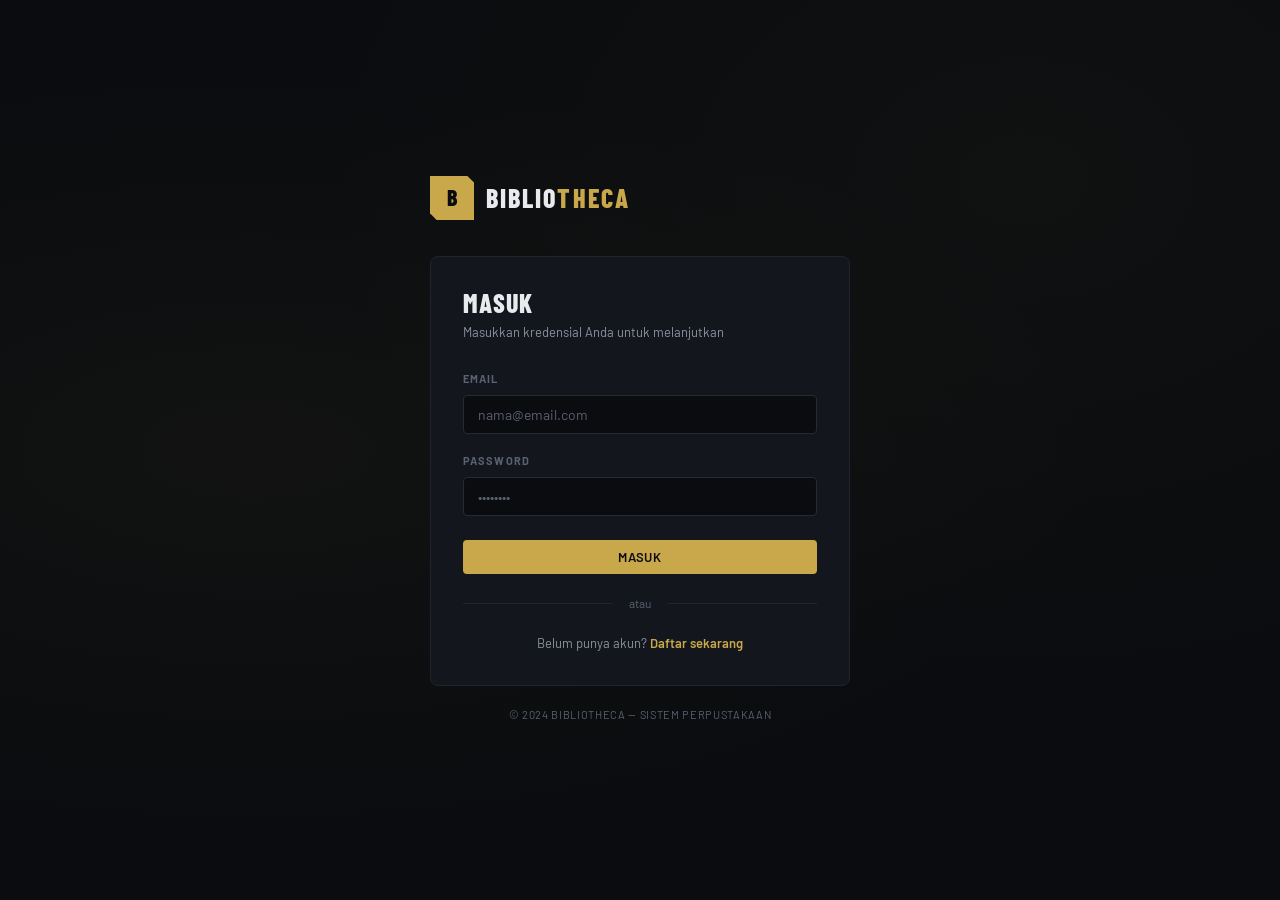
==== app/add.product.html @ 7299e462 "first commit" ====
<!DOCTYPE html>
<html lang="id">
<head>
  <meta charset="UTF-8" />
  <meta name="viewport" content="width=device-width, initial-scale=1.0" />
  <title>Katalog Buku — Bibliotheca</title>
  <link rel="stylesheet" href="style.css" />
</head>
<body>

<!-- NAVBAR -->
<nav class="navbar">
  <a href="index.html" class="nav-brand">
    <div class="nav-brand-icon">B</div>
    <span class="nav-brand-text">BIBLIO<span>THECA</span></span>
  </a>
  <div class="nav-links" id="navLinks"></div>
  <div class="nav-user">
    <div class="nav-user-info">
      <div class="nav-user-name" id="navName">—</div>
      <div class="nav-user-role" id="navRole">—</div>
    </div>
    <div class="nav-avatar" id="navAvatar">?</div>
    <button class="btn btn-outline btn-sm" id="btnLogout">Keluar</button>
  </div>
</nav>

<div class="page-wrapper">
  <div class="page-header">
    <div>
      <div class="page-label">Perpustakaan</div>
      <h1 class="page-title">Katalog Buku</h1>
      <p class="page-subtitle">Temukan dan pinjam buku favoritmu</p>
    </div>
    <div id="adminActions" style="display:none; gap:10px; display:none; align-items:center;">
      <button class="btn btn-primary" id="btnAddBook">
        + Tambah Buku
      </button>
    </div>
  </div>

  <!-- SEARCH -->
  <div class="search-bar">
    <div class="search-input-wrap">
      <svg width="16" height="16" viewBox="0 0 24 24" fill="none" stroke="currentColor" stroke-width="2"><circle cx="11" cy="11" r="8"/><path d="m21 21-4.35-4.35"/></svg>
      <input type="text" id="searchInput" class="form-control" placeholder="Cari judul atau penulis..." />
    </div>
    <select id="filterCategory" class="form-control" style="max-width:180px;">
      <option value="">Semua Kategori</option>
    </select>
  </div>

  <!-- BOOKS -->
  <div id="booksContainer">
    <div class="loading"><div class="spinner"></div>Memuat koleksi...</div>
  </div>
</div>

<!-- MOBILE NAV -->
<nav class="mobile-nav" id="mobileNav"></nav>

<!-- MODAL TAMBAH/EDIT BUKU (ADMIN) -->
<div class="modal-overlay" id="bookModal">
  <div class="modal">
    <div class="modal-header">
      <span class="modal-title" id="modalTitle">Tambah Buku</span>
      <button class="modal-close" id="modalClose">✕</button>
    </div>
    <div class="form-group">
      <label class="form-label">Judul Buku</label>
      <input type="text" id="fTitle" class="form-control" placeholder="Judul buku" />
    </div>
    <div class="form-group">
      <label class="form-label">Penulis</label>
      <input type="text" id="fAuthor" class="form-control" placeholder="Nama penulis" />
    </div>
    <div class="form-row">
      <div class="form-group">
        <label class="form-label">Kategori</label>
        <input type="text" id="fCategory" class="form-control" placeholder="Kategori" />
      </div>
      <div class="form-group">
        <label class="form-label">Stok</label>
        <input type="number" id="fStock" class="form-control" placeholder="Jumlah" min="0" />
      </div>
    </div>
    <div class="form-row">
      <div class="form-group">
        <label class="form-label">ISBN</label>
        <input type="text" id="fIsbn" class="form-control" placeholder="ISBN (opsional)" />
      </div>
      <div class="form-group">
        <label class="form-label">Tahun Terbit</label>
        <input type="number" id="fYear" class="form-control" placeholder="Tahun" />
      </div>
    </div>
    <div class="form-group">
      <label class="form-label">Deskripsi</label>
      <textarea id="fDesc" class="form-control" placeholder="Deskripsi singkat buku..."></textarea>
    </div>
    <div class="form-group">
      <label class="form-label">URL Cover (opsional)</label>
      <input type="text" id="fCover" class="form-control" placeholder="https://..." />
    </div>
    <div class="modal-footer">
      <button class="btn btn-outline" id="modalCancel">Batal</button>
      <button class="btn btn-primary" id="modalSave">Simpan</button>
    </div>
  </div>
</div>

<!-- MODAL KONFIRMASI HAPUS -->
<div class="modal-overlay" id="deleteModal">
  <div class="modal" style="max-width:380px;">
    <div class="modal-header">
      <span class="modal-title">Hapus Buku</span>
      <button class="modal-close" id="deleteClose">✕</button>
    </div>
    <p style="color:var(--text2); font-size:14px;">Yakin ingin menghapus buku <strong id="deleteBookName" style="color:var(--text)"></strong>? Tindakan ini tidak dapat dibatalkan.</p>
    <div class="modal-footer">
      <button class="btn btn-outline" id="deleteCancelBtn">Batal</button>
      <button class="btn btn-danger" id="deleteConfirmBtn">Hapus</button>
    </div>
  </div>
</div>

<!-- MODAL PINJAM -->
<div class="modal-overlay" id="borrowModal">
  <div class="modal" style="max-width:400px;">
    <div class="modal-header">
      <span class="modal-title">Pinjam Buku</span>
      <button class="modal-close" id="borrowClose">✕</button>
    </div>
    <div style="margin-bottom:20px;">
      <p style="font-family:'Barlow Condensed',sans-serif; font-size:20px; font-weight:700; color:var(--text);" id="borrowBookTitle">—</p>
      <p style="font-size:13px; color:var(--text2); margin-top:4px;" id="borrowBookAuthor">—</p>
    </div>
    <div style="background:var(--bg3); border:1px solid var(--border); border-radius:var(--radius); padding:14px; font-size:13px; color:var(--text2);">
      <p>📅 <strong>Masa peminjaman:</strong> 7 hari</p>
      <p style="margin-top:6px;">⚠️ <strong>Denda keterlambatan:</strong> Rp 1.000/hari</p>
    </div>
    <div class="modal-footer">
      <button class="btn btn-outline" id="borrowCancelBtn">Batal</button>
      <button class="btn btn-primary" id="borrowConfirmBtn">Pinjam Sekarang</button>
    </div>
  </div>
</div>

<div id="toast" class="toast"></div>

<script src="../services/app.js"></script>
<script src="../services/authService.js"></script>
<script src="../services/productServices.js"></script>
<script>
if (!App.isLoggedIn()) App.redirect('login.html');

const user = App.getUser();
const isAdmin = App.isAdmin();

document.getElementById('navName').textContent = user?.name || 'User';
document.getElementById('navRole').textContent = isAdmin ? 'Administrator' : 'Member';
document.getElementById('navAvatar').textContent = (user?.name || 'U')[0].toUpperCase();

const navLinks = document.getElementById('navLinks');
const mobileNav = document.getElementById('mobileNav');
const links = [
  { href: 'index.html', label: 'Dashboard', icon: '⊟' },
  { href: 'add.product.html', label: 'Katalog Buku', icon: '📚', active: true },
  { href: 'edit_product.html', label: 'Peminjaman', icon: '🔄' },
];
navLinks.innerHTML = links.map(l =>
  `<a href="${l.href}" class="nav-link ${l.active ? 'active' : ''}">${l.label}</a>`
).join('');
mobileNav.innerHTML = `<div class="mobile-nav-links">${links.map(l =>
  `<a href="${l.href}" class="mobile-nav-link ${l.active ? 'active' : ''}">${l.icon}<span>${l.label}</span></a>`
).join('')}</div>`;

document.getElementById('btnLogout').addEventListener('click', () => {
  App.clearAuth(); App.redirect('login.html');
});

if (isAdmin) {
  document.getElementById('adminActions').style.display = 'flex';
}

let allBooks = [];
let editingId = null;
let deletingId = null;
let borrowingId = null;

const bookIcons = ['📘', '📗', '📕', '📙', '📓', '📔'];
const randomIcon = (id) => bookIcons[id % bookIcons.length];

async function loadBooks() {
  try {
    const data = await BookService.getAll();
    allBooks = data.data || data.books || data || [];

    // Fill categories
    const cats = [...new Set(allBooks.map(b => b.category || b.genre).filter(Boolean))];
    const sel = document.getElementById('filterCategory');
    cats.forEach(c => {
      const opt = document.createElement('option');
      opt.value = c; opt.textContent = c;
      sel.appendChild(opt);
    });

    renderBooks(allBooks);
  } catch (err) {
    document.getElementById('booksContainer').innerHTML =
      `<div class="alert alert-error">${err.message}</div>`;
  }
}

function renderBooks(books) {
  if (books.length === 0) {
    document.getElementById('booksContainer').innerHTML = `
      <div class="empty">
        <div class="empty-icon">🔍</div>
        <div class="empty-title">Buku Tidak Ditemukan</div>
        <div class="empty-text">Coba kata kunci lain</div>
      </div>`;
    return;
  }

  document.getElementById('booksContainer').innerHTML = `
    <div class="books-grid">
      ${books.map((b, i) => {
        const stock = b.stock ?? b.quantity ?? 0;
        const stockBadge = stock > 0
          ? `<span class="badge badge-green">Tersedia</span>`
          : `<span class="badge badge-red">Habis</span>`;
        return `
          <div class="book-card">
            <div class="book-cover">
              ${b.cover || b.coverUrl
                ? `<img src="${b.cover || b.coverUrl}" style="width:100%;height:100%;object-fit:cover;position:absolute;inset:0;" onerror="this.style.display='none'" />`
                : `<span style="font-size:52px;">${randomIcon(i)}</span>`}
            </div>
            <div class="book-info">
              <div class="book-title">${b.title}</div>
              <div class="book-author">${b.author || '—'}</div>
              <div class="book-meta">
                <span class="book-stock">Stok: ${stock}</span>
                ${stockBadge}
              </div>
            </div>
            <div class="book-actions" style="display:flex; gap:6px; flex-wrap:wrap;">
              ${!isAdmin ? `
                <button class="btn btn-primary btn-sm" style="flex:1;" ${stock < 1 ? 'disabled' : ''}
                  onclick="openBorrow('${b._id || b.id}', '${b.title}', '${b.author || ''}')">
                  ${stock > 0 ? 'Pinjam' : 'Stok Habis'}
                </button>` : `
                <button class="btn btn-outline btn-sm" style="flex:1;" onclick="openEdit(${JSON.stringify(b).replace(/"/g, '&quot;')})">Edit</button>
                <button class="btn btn-danger btn-sm" style="flex:1;" onclick="openDelete('${b._id || b.id}', '${b.title}')">Hapus</button>
              `}
            </div>
          </div>`;
      }).join('')}
    </div>`;
}

// Search & filter
document.getElementById('searchInput').addEventListener('input', filterBooks);
document.getElementById('filterCategory').addEventListener('change', filterBooks);

function filterBooks() {
  const q = document.getElementById('searchInput').value.toLowerCase();
  const cat = document.getElementById('filterCategory').value;
  const filtered = allBooks.filter(b => {
    const matchQ = !q || b.title.toLowerCase().includes(q) || (b.author || '').toLowerCase().includes(q);
    const matchCat = !cat || b.category === cat || b.genre === cat;
    return matchQ && matchCat;
  });
  renderBooks(filtered);
}

// === MODAL TAMBAH/EDIT ===
function openAdd() {
  editingId = null;
  document.getElementById('modalTitle').textContent = 'Tambah Buku';
  ['fTitle','fAuthor','fCategory','fIsbn','fDesc','fCover'].forEach(id => document.getElementById(id).value = '');
  document.getElementById('fStock').value = '';
  document.getElementById('fYear').value = '';
  document.getElementById('bookModal').classList.add('open');
}

function openEdit(book) {
  editingId = book._id || book.id;
  document.getElementById('modalTitle').textContent = 'Edit Buku';
  document.getElementById('fTitle').value = book.title || '';
  document.getElementById('fAuthor').value = book.author || '';
  document.getElementById('fCategory').value = book.category || book.genre || '';
  document.getElementById('fStock').value = book.stock ?? book.quantity ?? '';
  document.getElementById('fIsbn').value = book.isbn || '';
  document.getElementById('fYear').value = book.publishedYear || book.year || '';
  document.getElementById('fDesc').value = book.description || '';
  document.getElementById('fCover').value = book.cover || book.coverUrl || '';
  document.getElementById('bookModal').classList.add('open');
}

function closeBookModal() { document.getElementById('bookModal').classList.remove('open'); }
document.getElementById('modalClose').addEventListener('click', closeBookModal);
document.getElementById('modalCancel').addEventListener('click', closeBookModal);
document.getElementById('btnAddBook').addEventListener('click', openAdd);

document.getElementById('modalSave').addEventListener('click', async () => {
  const payload = {
    title: document.getElementById('fTitle').value.trim(),
    author: document.getElementById('fAuthor').value.trim(),
    category: document.getElementById('fCategory').value.trim(),
    stock: parseInt(document.getElementById('fStock').value) || 0,
    isbn: document.getElementById('fIsbn').value.trim(),
    publishedYear: parseInt(document.getElementById('fYear').value) || undefined,
    description: document.getElementById('fDesc').value.trim(),
    cover: document.getElementById('fCover').value.trim(),
  };

  if (!payload.title || !payload.author) {
    App.showToast('Judul dan penulis wajib diisi.', 'error');
    return;
  }

  const btn = document.getElementById('modalSave');
  btn.disabled = true; btn.textContent = 'Menyimpan...';

  try {
    if (editingId) {
      await BookService.update(editingId, payload);
      App.showToast('Buku berhasil diperbarui!', 'success');
    } else {
      await BookService.create(payload);
      App.showToast('Buku berhasil ditambahkan!', 'success');
    }
    closeBookModal();
    loadBooks();
  } catch (err) {
    App.showToast(err.message, 'error');
  } finally {
    btn.disabled = false; btn.textContent = 'Simpan';
  }
});

// === MODAL DELETE ===
function openDelete(id, title) {
  deletingId = id;
  document.getElementById('deleteBookName').textContent = title;
  document.getElementById('deleteModal').classList.add('open');
}

function closeDeleteModal() { document.getElementById('deleteModal').classList.remove('open'); }
document.getElementById('deleteClose').addEventListener('click', closeDeleteModal);
document.getElementById('deleteCancelBtn').addEventListener('click', closeDeleteModal);

document.getElementById('deleteConfirmBtn').addEventListener('click', async () => {
  const btn = document.getElementById('deleteConfirmBtn');
  btn.disabled = true; btn.textContent = 'Menghapus...';
  try {
    await BookService.delete(deletingId);
    App.showToast('Buku berhasil dihapus.', 'success');
    closeDeleteModal();
    loadBooks();
  } catch (err) {
    App.showToast(err.message, 'error');
  } finally {
    btn.disabled = false; btn.textContent = 'Hapus';
  }
});

// === MODAL PINJAM ===
function openBorrow(id, title, author) {
  borrowingId = id;
  document.getElementById('borrowBookTitle').textContent = title;
  document.getElementById('borrowBookAuthor').textContent = author || '—';
  document.getElementById('borrowModal').classList.add('open');
}

function closeBorrowModal() { document.getElementById('borrowModal').classList.remove('open'); }
document.getElementById('borrowClose').addEventListener('click', closeBorrowModal);
document.getElementById('borrowCancelBtn').addEventListener('click', closeBorrowModal);

document.getElementById('borrowConfirmBtn').addEventListener('click', async () => {
  const btn = document.getElementById('borrowConfirmBtn');
  btn.disabled = true; btn.textContent = 'Memproses...';
  try {
    await LoanService.borrow(borrowingId);
    App.showToast('Buku berhasil dipinjam!', 'success');
    closeBorrowModal();
    loadBooks();
  } catch (err) {
    App.showToast(err.message, 'error');
  } finally {
    btn.disabled = false; btn.textContent = 'Pinjam Sekarang';
  }
});

window.openEdit = openEdit;
window.openDelete = openDelete;
window.openBorrow = openBorrow;

loadBooks();
</script>
</body>
</html>
---- app/style.css ----
@import url('https://fonts.googleapis.com/css2?family=Barlow+Condensed:wght@400;500;600;700;800&family=Barlow:wght@300;400;500;600&display=swap');

:root {
  --bg: #0a0c0f;
  --bg2: #111317;
  --bg3: #181b21;
  --card: #13161c;
  --border: #1f242d;
  --border2: #252b35;
  --accent: #c8a84b;
  --accent2: #e6c96a;
  --accent-dim: rgba(200, 168, 75, 0.12);
  --text: #e8eaed;
  --text2: #8b92a0;
  --text3: #5a6170;
  --danger: #c84b4b;
  --danger-dim: rgba(200, 75, 75, 0.12);
  --success: #4bc87a;
  --success-dim: rgba(75, 200, 122, 0.12);
  --info: #4b8ec8;
  --info-dim: rgba(75, 142, 200, 0.12);
  --radius: 4px;
  --radius2: 8px;
}

*, *::before, *::after { box-sizing: border-box; margin: 0; padding: 0; }

html { font-size: 16px; }

body {
  font-family: 'Barlow', sans-serif;
  background: var(--bg);
  color: var(--text);
  min-height: 100vh;
  line-height: 1.6;
  -webkit-font-smoothing: antialiased;
}

/* ─── TYPOGRAPHY ─── */
h1, h2, h3, h4 {
  font-family: 'Barlow Condensed', sans-serif;
  font-weight: 700;
  letter-spacing: 0.02em;
  line-height: 1.1;
}

/* ─── NAVBAR ─── */
.navbar {
  background: var(--bg2);
  border-bottom: 1px solid var(--border);
  padding: 0 2rem;
  display: flex;
  align-items: center;
  justify-content: space-between;
  height: 60px;
  position: sticky;
  top: 0;
  z-index: 100;
}

.nav-brand {
  display: flex;
  align-items: center;
  gap: 10px;
  text-decoration: none;
}

.nav-brand-icon {
  width: 32px;
  height: 32px;
  background: var(--accent);
  color: var(--bg);
  display: flex;
  align-items: center;
  justify-content: center;
  font-family: 'Barlow Condensed', sans-serif;
  font-weight: 800;
  font-size: 16px;
  clip-path: polygon(0 0, 85% 0, 100% 15%, 100% 100%, 15% 100%, 0 85%);
}

.nav-brand-text {
  font-family: 'Barlow Condensed', sans-serif;
  font-size: 20px;
  font-weight: 700;
  color: var(--text);
  letter-spacing: 0.1em;
  text-transform: uppercase;
}

.nav-brand-text span { color: var(--accent); }

.nav-links {
  display: flex;
  align-items: center;
  gap: 4px;
}

.nav-link {
  color: var(--text2);
  text-decoration: none;
  font-size: 13px;
  font-weight: 600;
  letter-spacing: 0.08em;
  text-transform: uppercase;
  padding: 6px 14px;
  border-radius: var(--radius);
  transition: all 0.2s;
}

.nav-link:hover { color: var(--text); background: var(--bg3); }
.nav-link.active { color: var(--accent); background: var(--accent-dim); }

.nav-user {
  display: flex;
  align-items: center;
  gap: 12px;
}

.nav-user-info {
  text-align: right;
}

.nav-user-name {
  font-size: 13px;
  font-weight: 600;
  color: var(--text);
  letter-spacing: 0.03em;
}

.nav-user-role {
  font-size: 11px;
  color: var(--accent);
  font-weight: 600;
  letter-spacing: 0.08em;
  text-transform: uppercase;
}

.nav-avatar {
  width: 34px;
  height: 34px;
  background: var(--accent);
  color: var(--bg);
  border-radius: var(--radius);
  display: flex;
  align-items: center;
  justify-content: center;
  font-family: 'Barlow Condensed', sans-serif;
  font-weight: 800;
  font-size: 15px;
}

/* ─── PAGE LAYOUT ─── */
.page-wrapper {
  max-width: 1280px;
  margin: 0 auto;
  padding: 32px 24px;
}

.page-header {
  margin-bottom: 32px;
  display: flex;
  align-items: flex-start;
  justify-content: space-between;
  gap: 16px;
}

.page-title {
  font-size: 32px;
  font-weight: 800;
  color: var(--text);
  letter-spacing: 0.03em;
  text-transform: uppercase;
}

.page-subtitle {
  font-size: 14px;
  color: var(--text2);
  margin-top: 4px;
  font-weight: 400;
}

.page-label {
  font-size: 11px;
  color: var(--accent);
  font-weight: 700;
  letter-spacing: 0.15em;
  text-transform: uppercase;
  margin-bottom: 6px;
}

/* ─── BUTTONS ─── */
.btn {
  display: inline-flex;
  align-items: center;
  gap: 7px;
  padding: 9px 20px;
  font-family: 'Barlow', sans-serif;
  font-size: 13px;
  font-weight: 600;
  letter-spacing: 0.06em;
  text-transform: uppercase;
  border: none;
  cursor: pointer;
  border-radius: var(--radius);
  transition: all 0.2s;
  text-decoration: none;
  white-space: nowrap;
}

.btn-primary {
  background: var(--accent);
  color: var(--bg);
}
.btn-primary:hover { background: var(--accent2); transform: translateY(-1px); }

.btn-outline {
  background: transparent;
  color: var(--text2);
  border: 1px solid var(--border2);
}
.btn-outline:hover { color: var(--text); border-color: var(--text3); background: var(--bg3); }

.btn-danger {
  background: var(--danger-dim);
  color: var(--danger);
  border: 1px solid rgba(200,75,75,0.2);
}
.btn-danger:hover { background: var(--danger); color: #fff; }

.btn-success {
  background: var(--success-dim);
  color: var(--success);
  border: 1px solid rgba(75,200,122,0.2);
}
.btn-success:hover { background: var(--success); color: var(--bg); }

.btn-sm { padding: 6px 12px; font-size: 11px; }

.btn-icon {
  width: 34px;
  height: 34px;
  padding: 0;
  justify-content: center;
}

/* ─── CARDS ─── */
.card {
  background: var(--card);
  border: 1px solid var(--border);
  border-radius: var(--radius2);
  padding: 24px;
}

.card-header {
  display: flex;
  align-items: center;
  justify-content: space-between;
  margin-bottom: 20px;
  padding-bottom: 16px;
  border-bottom: 1px solid var(--border);
}

.card-title {
  font-family: 'Barlow Condensed', sans-serif;
  font-size: 16px;
  font-weight: 700;
  letter-spacing: 0.08em;
  text-transform: uppercase;
  color: var(--text);
}

/* ─── STATS GRID ─── */
.stats-grid {
  display: grid;
  grid-template-columns: repeat(auto-fit, minmax(200px, 1fr));
  gap: 16px;
  margin-bottom: 32px;
}

.stat-card {
  background: var(--card);
  border: 1px solid var(--border);
  border-radius: var(--radius2);
  padding: 20px 24px;
  position: relative;
  overflow: hidden;
}

.stat-card::before {
  content: '';
  position: absolute;
  top: 0; left: 0; right: 0;
  height: 2px;
  background: var(--accent);
}

.stat-card.danger::before { background: var(--danger); }
.stat-card.success::before { background: var(--success); }
.stat-card.info::before { background: var(--info); }

.stat-label {
  font-size: 11px;
  font-weight: 700;
  letter-spacing: 0.12em;
  text-transform: uppercase;
  color: var(--text3);
  margin-bottom: 8px;
}

.stat-value {
  font-family: 'Barlow Condensed', sans-serif;
  font-size: 40px;
  font-weight: 800;
  color: var(--text);
  line-height: 1;
}

.stat-sub {
  font-size: 12px;
  color: var(--text3);
  margin-top: 6px;
}

/* ─── TABLE ─── */
.table-wrap {
  overflow-x: auto;
  border-radius: var(--radius2);
  border: 1px solid var(--border);
}

table {
  width: 100%;
  border-collapse: collapse;
  font-size: 14px;
}

thead {
  background: var(--bg3);
}

thead th {
  padding: 12px 16px;
  text-align: left;
  font-size: 11px;
  font-weight: 700;
  letter-spacing: 0.1em;
  text-transform: uppercase;
  color: var(--text3);
  border-bottom: 1px solid var(--border);
  white-space: nowrap;
}

tbody tr {
  border-bottom: 1px solid var(--border);
  transition: background 0.15s;
}

tbody tr:last-child { border-bottom: none; }
tbody tr:hover { background: var(--bg3); }

tbody td {
  padding: 14px 16px;
  color: var(--text2);
  vertical-align: middle;
}

tbody td:first-child { color: var(--text); }

.actions-cell {
  display: flex;
  align-items: center;
  gap: 6px;
}

/* ─── BADGES ─── */
.badge {
  display: inline-flex;
  align-items: center;
  gap: 4px;
  padding: 3px 10px;
  border-radius: 2px;
  font-size: 11px;
  font-weight: 700;
  letter-spacing: 0.08em;
  text-transform: uppercase;
}

.badge-gold { background: var(--accent-dim); color: var(--accent); border: 1px solid rgba(200,168,75,0.2); }
.badge-green { background: var(--success-dim); color: var(--success); border: 1px solid rgba(75,200,122,0.2); }
.badge-red { background: var(--danger-dim); color: var(--danger); border: 1px solid rgba(200,75,75,0.2); }
.badge-blue { background: var(--info-dim); color: var(--info); border: 1px solid rgba(75,142,200,0.2); }
.badge-gray { background: rgba(139,146,160,0.1); color: var(--text3); border: 1px solid var(--border2); }

/* ─── FORMS ─── */
.form-group {
  margin-bottom: 18px;
}

.form-label {
  display: block;
  font-size: 11px;
  font-weight: 700;
  letter-spacing: 0.1em;
  text-transform: uppercase;
  color: var(--text3);
  margin-bottom: 7px;
}

.form-control {
  width: 100%;
  background: var(--bg);
  border: 1px solid var(--border2);
  color: var(--text);
  padding: 10px 14px;
  font-family: 'Barlow', sans-serif;
  font-size: 14px;
  border-radius: var(--radius);
  transition: border-color 0.2s;
  outline: none;
}

.form-control:focus { border-color: var(--accent); }
.form-control::placeholder { color: var(--text3); }

select.form-control { cursor: pointer; }

textarea.form-control { resize: vertical; min-height: 90px; }

.form-row {
  display: grid;
  grid-template-columns: 1fr 1fr;
  gap: 16px;
}

/* ─── MODAL ─── */
.modal-overlay {
  display: none;
  position: fixed;
  inset: 0;
  background: rgba(0,0,0,0.7);
  z-index: 1000;
  align-items: center;
  justify-content: center;
  padding: 20px;
  backdrop-filter: blur(4px);
}

.modal-overlay.open { display: flex; }

.modal {
  background: var(--card);
  border: 1px solid var(--border2);
  border-radius: var(--radius2);
  padding: 28px;
  width: 100%;
  max-width: 520px;
  max-height: 90vh;
  overflow-y: auto;
  animation: modalIn 0.2s ease;
}

@keyframes modalIn {
  from { transform: translateY(16px); opacity: 0; }
  to { transform: translateY(0); opacity: 1; }
}

.modal-header {
  display: flex;
  align-items: center;
  justify-content: space-between;
  margin-bottom: 24px;
  padding-bottom: 16px;
  border-bottom: 1px solid var(--border);
}

.modal-title {
  font-family: 'Barlow Condensed', sans-serif;
  font-size: 20px;
  font-weight: 700;
  letter-spacing: 0.05em;
  text-transform: uppercase;
}

.modal-close {
  background: none;
  border: none;
  color: var(--text3);
  cursor: pointer;
  font-size: 20px;
  line-height: 1;
  padding: 4px;
  transition: color 0.2s;
}
.modal-close:hover { color: var(--text); }

.modal-footer {
  display: flex;
  gap: 10px;
  justify-content: flex-end;
  margin-top: 24px;
  padding-top: 16px;
  border-top: 1px solid var(--border);
}

/* ─── AUTH PAGES ─── */
.auth-container {
  min-height: 100vh;
  display: flex;
  align-items: center;
  justify-content: center;
  padding: 24px;
  background: var(--bg);
  background-image:
    radial-gradient(ellipse at 20% 50%, rgba(200,168,75,0.04) 0%, transparent 60%),
    radial-gradient(ellipse at 80% 20%, rgba(200,168,75,0.03) 0%, transparent 50%);
}

.auth-box {
  width: 100%;
  max-width: 420px;
}

.auth-logo {
  display: flex;
  align-items: center;
  gap: 12px;
  margin-bottom: 36px;
}

.auth-logo-icon {
  width: 44px;
  height: 44px;
  background: var(--accent);
  color: var(--bg);
  display: flex;
  align-items: center;
  justify-content: center;
  font-family: 'Barlow Condensed', sans-serif;
  font-weight: 800;
  font-size: 22px;
  clip-path: polygon(0 0, 85% 0, 100% 15%, 100% 100%, 15% 100%, 0 85%);
}

.auth-logo-text {
  font-family: 'Barlow Condensed', sans-serif;
  font-size: 26px;
  font-weight: 800;
  letter-spacing: 0.08em;
  text-transform: uppercase;
  color: var(--text);
}

.auth-logo-text span { color: var(--accent); }

.auth-card {
  background: var(--card);
  border: 1px solid var(--border);
  border-radius: var(--radius2);
  padding: 32px;
}

.auth-title {
  font-family: 'Barlow Condensed', sans-serif;
  font-size: 26px;
  font-weight: 800;
  letter-spacing: 0.05em;
  text-transform: uppercase;
  margin-bottom: 4px;
}

.auth-sub {
  font-size: 13px;
  color: var(--text2);
  margin-bottom: 28px;
}

.auth-divider {
  text-align: center;
  font-size: 12px;
  color: var(--text3);
  margin: 20px 0;
  position: relative;
}

.auth-divider::before, .auth-divider::after {
  content: '';
  position: absolute;
  top: 50%;
  width: 42%;
  height: 1px;
  background: var(--border);
}
.auth-divider::before { left: 0; }
.auth-divider::after { right: 0; }

.auth-link {
  display: block;
  text-align: center;
  font-size: 13px;
  color: var(--text2);
}

.auth-link a { color: var(--accent); text-decoration: none; font-weight: 600; }
.auth-link a:hover { color: var(--accent2); }

/* ─── SEARCH BAR ─── */
.search-bar {
  display: flex;
  gap: 10px;
  margin-bottom: 20px;
  align-items: center;
  flex-wrap: wrap;
}

.search-input-wrap {
  position: relative;
  flex: 1;
  min-width: 200px;
}

.search-input-wrap svg {
  position: absolute;
  left: 12px;
  top: 50%;
  transform: translateY(-50%);
  color: var(--text3);
}

.search-input-wrap .form-control {
  padding-left: 38px;
}

/* ─── BOOK GRID ─── */
.books-grid {
  display: grid;
  grid-template-columns: repeat(auto-fill, minmax(220px, 1fr));
  gap: 16px;
}

.book-card {
  background: var(--card);
  border: 1px solid var(--border);
  border-radius: var(--radius2);
  overflow: hidden;
  transition: border-color 0.2s, transform 0.2s;
  display: flex;
  flex-direction: column;
}

.book-card:hover { border-color: var(--border2); transform: translateY(-2px); }

.book-cover {
  height: 160px;
  background: var(--bg3);
  display: flex;
  align-items: center;
  justify-content: center;
  font-size: 48px;
  position: relative;
  overflow: hidden;
}

.book-cover::after {
  content: '';
  position: absolute;
  inset: 0;
  background: linear-gradient(to bottom, transparent 60%, rgba(0,0,0,0.5));
}

.book-info {
  padding: 14px;
  flex: 1;
  display: flex;
  flex-direction: column;
}

.book-title {
  font-family: 'Barlow Condensed', sans-serif;
  font-size: 16px;
  font-weight: 700;
  color: var(--text);
  margin-bottom: 4px;
  line-height: 1.2;
  letter-spacing: 0.02em;
}

.book-author {
  font-size: 12px;
  color: var(--text2);
  margin-bottom: 8px;
}

.book-meta {
  display: flex;
  align-items: center;
  justify-content: space-between;
  margin-top: auto;
  padding-top: 10px;
  border-top: 1px solid var(--border);
}

.book-stock {
  font-size: 12px;
  color: var(--text3);
  font-weight: 500;
}

.book-actions {
  padding: 12px 14px;
  border-top: 1px solid var(--border);
}

/* ─── FINE CARD ─── */
.fine-card {
  background: var(--danger-dim);
  border: 1px solid rgba(200,75,75,0.2);
  border-radius: var(--radius2);
  padding: 16px 20px;
  display: flex;
  align-items: center;
  justify-content: space-between;
  margin-bottom: 12px;
}

.fine-amount {
  font-family: 'Barlow Condensed', sans-serif;
  font-size: 24px;
  font-weight: 800;
  color: var(--danger);
}

/* ─── EMPTY STATE ─── */
.empty {
  text-align: center;
  padding: 64px 24px;
  color: var(--text3);
}

.empty-icon { font-size: 48px; margin-bottom: 16px; opacity: 0.5; }
.empty-title { font-family: 'Barlow Condensed', sans-serif; font-size: 22px; font-weight: 700; color: var(--text2); letter-spacing: 0.05em; text-transform: uppercase; }
.empty-text { font-size: 14px; margin-top: 6px; }

/* ─── LOADING ─── */
.loading {
  text-align: center;
  padding: 48px;
  color: var(--text3);
  font-size: 13px;
  letter-spacing: 0.08em;
  text-transform: uppercase;
}

.spinner {
  width: 32px;
  height: 32px;
  border: 3px solid var(--border2);
  border-top-color: var(--accent);
  border-radius: 50%;
  animation: spin 0.8s linear infinite;
  margin: 0 auto 12px;
}

@keyframes spin { to { transform: rotate(360deg); } }

/* ─── TOAST ─── */
.toast {
  position: fixed;
  bottom: 24px;
  right: 24px;
  background: var(--card);
  color: var(--text);
  padding: 14px 20px;
  border-radius: var(--radius2);
  border: 1px solid var(--border2);
  font-size: 14px;
  z-index: 9999;
  transform: translateY(80px);
  opacity: 0;
  transition: all 0.3s;
  max-width: 320px;
  border-left: 3px solid var(--accent);
}

.toast.show { transform: translateY(0); opacity: 1; }
.toast.error { border-left-color: var(--danger); }
.toast.success { border-left-color: var(--success); }

/* ─── ALERT ─── */
.alert {
  padding: 12px 16px;
  border-radius: var(--radius);
  font-size: 13px;
  margin-bottom: 18px;
  display: flex;
  align-items: center;
  gap: 8px;
}

.alert-error { background: var(--danger-dim); color: var(--danger); border: 1px solid rgba(200,75,75,0.2); }
.alert-success { background: var(--success-dim); color: var(--success); border: 1px solid rgba(75,200,122,0.2); }

/* ─── RESPONSIVE ─── */
@media (max-width: 768px) {
  .navbar { padding: 0 16px; }
  .nav-links { display: none; }
  .page-wrapper { padding: 20px 16px; }
  .form-row { grid-template-columns: 1fr; }
  .page-header { flex-direction: column; align-items: flex-start; }
  .books-grid { grid-template-columns: repeat(auto-fill, minmax(160px, 1fr)); }
  .stats-grid { grid-template-columns: 1fr 1fr; }
}

/* ─── MOBILE NAV ─── */
.mobile-nav {
  display: none;
  position: fixed;
  bottom: 0; left: 0; right: 0;
  background: var(--bg2);
  border-top: 1px solid var(--border);
  padding: 8px 0;
  z-index: 100;
}

.mobile-nav-links {
  display: flex;
  justify-content: space-around;
}

.mobile-nav-link {
  display: flex;
  flex-direction: column;
  align-items: center;
  gap: 3px;
  color: var(--text3);
  text-decoration: none;
  font-size: 10px;
  font-weight: 600;
  letter-spacing: 0.05em;
  text-transform: uppercase;
  padding: 6px 12px;
  border-radius: var(--radius);
  transition: color 0.2s;
}

.mobile-nav-link.active { color: var(--accent); }

.mobile-nav-link svg { width: 20px; height: 20px; }

@media (max-width: 768px) {
  .mobile-nav { display: block; }
  body { padding-bottom: 70px; }
}

/* ─── Decorative lines ─── */
.accent-line {
  display: inline-block;
  width: 32px;
  height: 3px;
  background: var(--accent);
  margin-right: 10px;
  vertical-align: middle;
  border-radius: 1px;
}
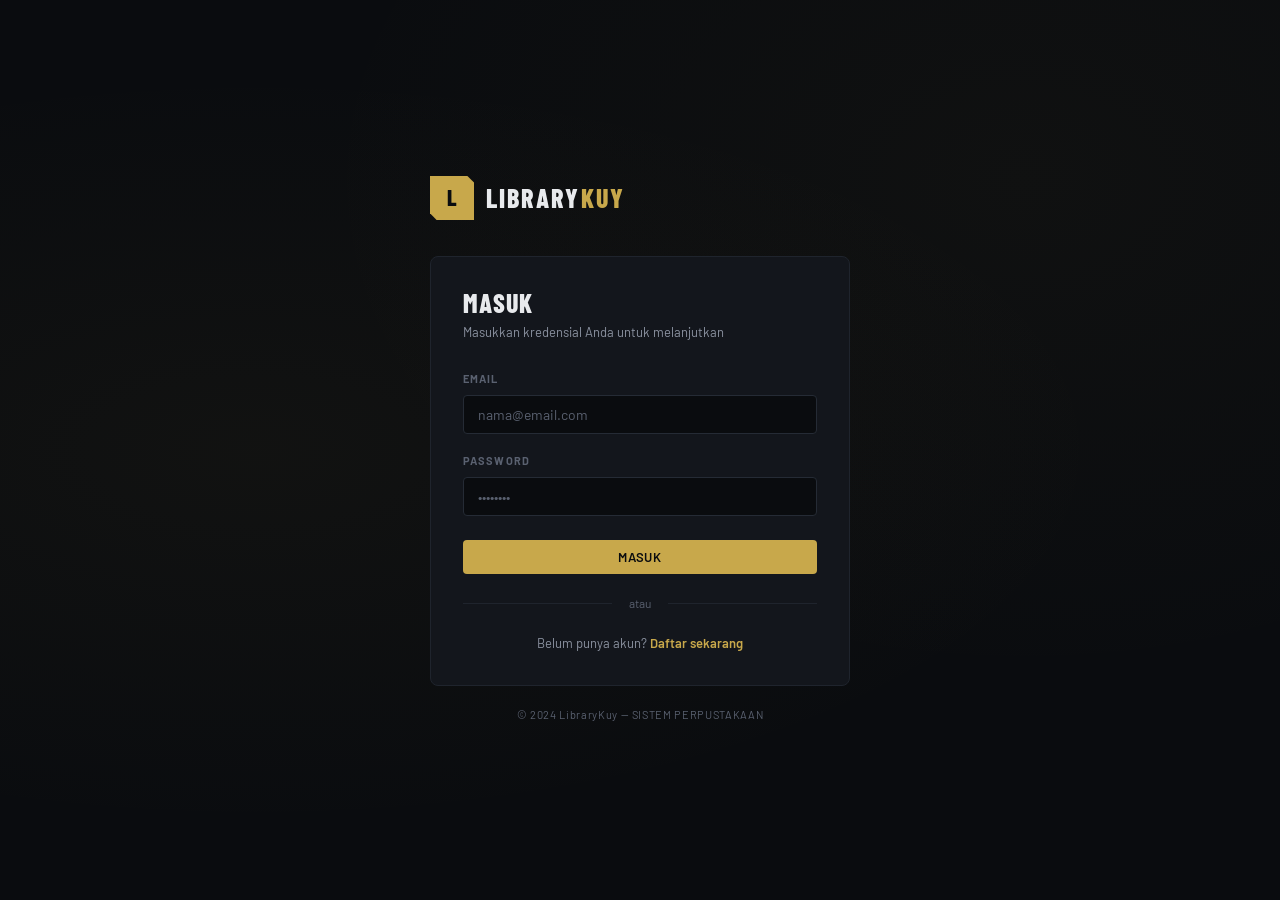
==== commit 0f48c47e: "last" ====
--- a/app/add.product.html
+++ b/app/add.product.html
@@ -3,7 +3,7 @@
 <head>
   <meta charset="UTF-8" />
   <meta name="viewport" content="width=device-width, initial-scale=1.0" />
-  <title>Katalog Buku — Bibliotheca</title>
+  <title>Katalog Buku — LibraryKuy</title>
   <link rel="stylesheet" href="style.css" />
 </head>
 <body>
@@ -11,8 +11,8 @@
 <!-- NAVBAR -->
 <nav class="navbar">
   <a href="index.html" class="nav-brand">
-    <div class="nav-brand-icon">B</div>
-    <span class="nav-brand-text">BIBLIO<span>THECA</span></span>
+    <div class="nav-brand-icon">L</div>
+    <span class="nav-brand-text">Library<span>Kuy</span></span>
   </a>
   <div class="nav-links" id="navLinks"></div>
   <div class="nav-user">
@@ -32,21 +32,32 @@
       <h1 class="page-title">Katalog Buku</h1>
       <p class="page-subtitle">Temukan dan pinjam buku favoritmu</p>
     </div>
-    <div id="adminActions" style="display:none; gap:10px; display:none; align-items:center;">
-      <button class="btn btn-primary" id="btnAddBook">
-        + Tambah Buku
-      </button>
+    <div id="adminActions" style="display:none;">
+      <button class="btn btn-primary" id="btnAddBook">+ Tambah Buku</button>
     </div>
   </div>
 
   <!-- SEARCH -->
   <div class="search-bar">
     <div class="search-input-wrap">
-      <svg width="16" height="16" viewBox="0 0 24 24" fill="none" stroke="currentColor" stroke-width="2"><circle cx="11" cy="11" r="8"/><path d="m21 21-4.35-4.35"/></svg>
+      <svg width="16" height="16" viewBox="0 0 24 24" fill="none" stroke="currentColor" stroke-width="2">
+        <circle cx="11" cy="11" r="8"/>
+        <path d="m21 21-4.35-4.35"/>
+      </svg>
       <input type="text" id="searchInput" class="form-control" placeholder="Cari judul atau penulis..." />
     </div>
     <select id="filterCategory" class="form-control" style="max-width:180px;">
       <option value="">Semua Kategori</option>
+      <option value="fiksi">Fiksi</option>
+      <option value="nonfiksi">Nonfiksi</option>
+      <option value="sains">Sains</option>
+      <option value="teknologi">Teknologi</option>
+      <option value="sejarah">Sejarah</option>
+      <option value="biografi">Biografi</option>
+      <option value="agama">Agama</option>
+      <option value="anak">Anak</option>
+      <option value="komik">Komik</option>
+      <option value="lainnya">Lainnya</option>
     </select>
   </div>
 
@@ -59,7 +70,7 @@
 <!-- MOBILE NAV -->
 <nav class="mobile-nav" id="mobileNav"></nav>
 
-<!-- MODAL TAMBAH/EDIT BUKU (ADMIN) -->
+<!-- MODAL TAMBAH/EDIT BUKU -->
 <div class="modal-overlay" id="bookModal">
   <div class="modal">
     <div class="modal-header">
@@ -67,40 +78,65 @@
       <button class="modal-close" id="modalClose">✕</button>
     </div>
     <div class="form-group">
-      <label class="form-label">Judul Buku</label>
+      <label class="form-label">Judul Buku *</label>
       <input type="text" id="fTitle" class="form-control" placeholder="Judul buku" />
     </div>
     <div class="form-group">
-      <label class="form-label">Penulis</label>
+      <label class="form-label">Penulis *</label>
       <input type="text" id="fAuthor" class="form-control" placeholder="Nama penulis" />
     </div>
     <div class="form-row">
       <div class="form-group">
         <label class="form-label">Kategori</label>
-        <input type="text" id="fCategory" class="form-control" placeholder="Kategori" />
+        <select id="fCategory" class="form-control">
+          <option value="lainnya">Lainnya</option>
+          <option value="fiksi">Fiksi</option>
+          <option value="nonfiksi">Nonfiksi</option>
+          <option value="sains">Sains</option>
+          <option value="teknologi">Teknologi</option>
+          <option value="sejarah">Sejarah</option>
+          <option value="biografi">Biografi</option>
+          <option value="agama">Agama</option>
+          <option value="anak">Anak</option>
+          <option value="komik">Komik</option>
+        </select>
       </div>
       <div class="form-group">
-        <label class="form-label">Stok</label>
-        <input type="number" id="fStock" class="form-control" placeholder="Jumlah" min="0" />
+        <label class="form-label">Jumlah Eksemplar</label>
+        <input type="number" id="fTotalCopies" class="form-control" placeholder="Jumlah" min="0" value="1" />
       </div>
     </div>
     <div class="form-row">
       <div class="form-group">
         <label class="form-label">ISBN</label>
-        <input type="text" id="fIsbn" class="form-control" placeholder="ISBN (opsional)" />
+        <input type="text" id="fIsbn" class="form-control" placeholder="ISBN" />
       </div>
       <div class="form-group">
         <label class="form-label">Tahun Terbit</label>
-        <input type="number" id="fYear" class="form-control" placeholder="Tahun" />
+        <input type="number" id="fPublishYear" class="form-control" placeholder="Tahun" />
       </div>
+    </div>
+    <div class="form-row">
+      <div class="form-group">
+        <label class="form-label">Penerbit</label>
+        <input type="text" id="fPublisher" class="form-control" placeholder="Nama penerbit" />
+      </div>
+      <div class="form-group">
+        <label class="form-label">Jumlah Halaman</label>
+        <input type="number" id="fPages" class="form-control" placeholder="Halaman" />
+      </div>
+    </div>
+    <div class="form-group">
+      <label class="form-label">Lokasi Rak</label>
+      <input type="text" id="fLocation" class="form-control" placeholder="Contoh: Rak A-01" />
     </div>
     <div class="form-group">
       <label class="form-label">Deskripsi</label>
-      <textarea id="fDesc" class="form-control" placeholder="Deskripsi singkat buku..."></textarea>
+      <textarea id="fDesc" class="form-control" placeholder="Deskripsi buku..." rows="3"></textarea>
     </div>
     <div class="form-group">
-      <label class="form-label">URL Cover (opsional)</label>
-      <input type="text" id="fCover" class="form-control" placeholder="https://..." />
+      <label class="form-label">URL Cover</label>
+      <input type="text" id="fCoverImage" class="form-control" placeholder="https://..." />
     </div>
     <div class="modal-footer">
       <button class="btn btn-outline" id="modalCancel">Batal</button>
@@ -116,7 +152,7 @@
       <span class="modal-title">Hapus Buku</span>
       <button class="modal-close" id="deleteClose">✕</button>
     </div>
-    <p style="color:var(--text2); font-size:14px;">Yakin ingin menghapus buku <strong id="deleteBookName" style="color:var(--text)"></strong>? Tindakan ini tidak dapat dibatalkan.</p>
+    <p>Yakin ingin menghapus buku <strong id="deleteBookName"></strong>?</p>
     <div class="modal-footer">
       <button class="btn btn-outline" id="deleteCancelBtn">Batal</button>
       <button class="btn btn-danger" id="deleteConfirmBtn">Hapus</button>
@@ -132,12 +168,16 @@
       <button class="modal-close" id="borrowClose">✕</button>
     </div>
     <div style="margin-bottom:20px;">
-      <p style="font-family:'Barlow Condensed',sans-serif; font-size:20px; font-weight:700; color:var(--text);" id="borrowBookTitle">—</p>
-      <p style="font-size:13px; color:var(--text2); margin-top:4px;" id="borrowBookAuthor">—</p>
-    </div>
-    <div style="background:var(--bg3); border:1px solid var(--border); border-radius:var(--radius); padding:14px; font-size:13px; color:var(--text2);">
-      <p>📅 <strong>Masa peminjaman:</strong> 7 hari</p>
-      <p style="margin-top:6px;">⚠️ <strong>Denda keterlambatan:</strong> Rp 1.000/hari</p>
+      <p style="font-size:20px; font-weight:700;" id="borrowBookTitle">—</p>
+      <p style="font-size:13px; color:var(--text2);" id="borrowBookAuthor">—</p>
+    </div>
+    <div style="background:var(--bg3); padding:14px; border-radius:var(--radius);">
+      <p>📅 Masa peminjaman: <strong>14 hari</strong></p>
+      <p>⚠️ Denda keterlambatan: <strong>Rp 1.000/hari</strong></p>
+    </div>
+    <div class="form-group" style="margin-top:16px;">
+      <label class="form-label">Catatan (opsional)</label>
+      <input type="text" id="borrowNotes" class="form-control" placeholder="Catatan untuk petugas..." />
     </div>
     <div class="modal-footer">
       <button class="btn btn-outline" id="borrowCancelBtn">Batal</button>
@@ -151,137 +191,182 @@
 <script src="../services/app.js"></script>
 <script src="../services/authService.js"></script>
 <script src="../services/productServices.js"></script>
+
 <script>
-if (!App.isLoggedIn()) App.redirect('login.html');
-
+// ==================== CEK LOGIN ====================
+if (!App.isLoggedIn()) {
+  App.redirect('login.html');
+}
+
+// ==================== DATA USER ====================
 const user = App.getUser();
 const isAdmin = App.isAdmin();
 
 document.getElementById('navName').textContent = user?.name || 'User';
-document.getElementById('navRole').textContent = isAdmin ? 'Administrator' : 'Member';
+document.getElementById('navRole').textContent = isAdmin ? 'Admin' : 'Member';
 document.getElementById('navAvatar').textContent = (user?.name || 'U')[0].toUpperCase();
 
+// ==================== NAVIGASI ====================
 const navLinks = document.getElementById('navLinks');
 const mobileNav = document.getElementById('mobileNav');
-const links = [
+const menuItems = [
   { href: 'index.html', label: 'Dashboard', icon: '⊟' },
-  { href: 'add.product.html', label: 'Katalog Buku', icon: '📚', active: true },
+  { href: 'add.product.html', label: 'Katalog', icon: '📚', active: true },
   { href: 'edit_product.html', label: 'Peminjaman', icon: '🔄' },
 ];
-navLinks.innerHTML = links.map(l =>
-  `<a href="${l.href}" class="nav-link ${l.active ? 'active' : ''}">${l.label}</a>`
+
+navLinks.innerHTML = menuItems.map(m => 
+  `<a href="${m.href}" class="nav-link ${m.active ? 'active' : ''}">${m.label}</a>`
 ).join('');
-mobileNav.innerHTML = `<div class="mobile-nav-links">${links.map(l =>
-  `<a href="${l.href}" class="mobile-nav-link ${l.active ? 'active' : ''}">${l.icon}<span>${l.label}</span></a>`
+
+mobileNav.innerHTML = `<div class="mobile-nav-links">${menuItems.map(m => 
+  `<a href="${m.href}" class="mobile-nav-link ${m.active ? 'active' : ''}">${m.icon}<span>${m.label}</span></a>`
 ).join('')}</div>`;
 
-document.getElementById('btnLogout').addEventListener('click', () => {
-  App.clearAuth(); App.redirect('login.html');
-});
+document.getElementById('btnLogout').onclick = () => {
+  App.clearAuth();
+  App.redirect('login.html');
+};
 
 if (isAdmin) {
   document.getElementById('adminActions').style.display = 'flex';
 }
 
+// ==================== VARIABEL GLOBAL ====================
 let allBooks = [];
 let editingId = null;
 let deletingId = null;
 let borrowingId = null;
 
 const bookIcons = ['📘', '📗', '📕', '📙', '📓', '📔'];
-const randomIcon = (id) => bookIcons[id % bookIcons.length];
-
+const randomIcon = (idx) => bookIcons[idx % bookIcons.length];
+
+// Ambil stok yang tersedia dari field API
+function getAvailableCopies(book) {
+  // API fields: availableCopies, totalCopies
+  return book.availableCopies ?? book.totalCopies ?? book.stock ?? 0;
+}
+
+// ==================== LOAD BUKU ====================
 async function loadBooks() {
   try {
-    const data = await BookService.getAll();
-    allBooks = data.data || data.books || data || [];
-
-    // Fill categories
-    const cats = [...new Set(allBooks.map(b => b.category || b.genre).filter(Boolean))];
-    const sel = document.getElementById('filterCategory');
-    cats.forEach(c => {
-      const opt = document.createElement('option');
-      opt.value = c; opt.textContent = c;
-      sel.appendChild(opt);
-    });
-
+    const result = await BookService.getAll();
+    
+    let books = [];
+    if (Array.isArray(result)) {
+      books = result;
+    } else if (result?.books && Array.isArray(result.books)) {
+      books = result.books;
+    } else if (result?.data && Array.isArray(result.data)) {
+      books = result.data;
+    }
+    
+    allBooks = books;
     renderBooks(allBooks);
   } catch (err) {
-    document.getElementById('booksContainer').innerHTML =
-      `<div class="alert alert-error">${err.message}</div>`;
+    console.error('❌ Load buku error:', err);
+    document.getElementById('booksContainer').innerHTML = 
+      `<div class="alert alert-error">Gagal memuat buku: ${err.message}</div>`;
   }
 }
 
+// ==================== RENDER BUKU ====================
 function renderBooks(books) {
-  if (books.length === 0) {
-    document.getElementById('booksContainer').innerHTML = `
+  const container = document.getElementById('booksContainer');
+  
+  if (!books || books.length === 0) {
+    container.innerHTML = `
       <div class="empty">
-        <div class="empty-icon">🔍</div>
-        <div class="empty-title">Buku Tidak Ditemukan</div>
-        <div class="empty-text">Coba kata kunci lain</div>
+        <div class="empty-icon">📚</div>
+        <div class="empty-title">Tidak ada buku</div>
       </div>`;
     return;
   }
-
-  document.getElementById('booksContainer').innerHTML = `
+  
+  container.innerHTML = `
     <div class="books-grid">
-      ${books.map((b, i) => {
-        const stock = b.stock ?? b.quantity ?? 0;
-        const stockBadge = stock > 0
-          ? `<span class="badge badge-green">Tersedia</span>`
-          : `<span class="badge badge-red">Habis</span>`;
+      ${books.map((book, idx) => {
+        const bookId = book._id || book.id;
+        const title = (book.title || 'Tanpa Judul').replace(/'/g, "\\'");
+        const author = (book.author || '-').replace(/'/g, "\\'");
+        // API field: availableCopies (stok yang bisa dipinjam)
+        const available = getAvailableCopies(book);
+        // API field: coverImage
+        const cover = book.coverImage || book.cover || book.coverUrl;
+        const category = book.category || '-';
+        const rating = book.rating ? `⭐ ${book.rating}` : '';
+        
         return `
           <div class="book-card">
             <div class="book-cover">
-              ${b.cover || b.coverUrl
-                ? `<img src="${b.cover || b.coverUrl}" style="width:100%;height:100%;object-fit:cover;position:absolute;inset:0;" onerror="this.style.display='none'" />`
-                : `<span style="font-size:52px;">${randomIcon(i)}</span>`}
+              ${cover ? 
+                `<img src="${cover}" style="width:100%;height:100%;object-fit:cover;" onerror="this.style.display='none';this.parentElement.innerHTML='<span style=\\'font-size:52px;\\'>${randomIcon(idx)}</span>'">` :
+                `<span style="font-size:52px;">${randomIcon(idx)}</span>`
+              }
             </div>
             <div class="book-info">
-              <div class="book-title">${b.title}</div>
-              <div class="book-author">${b.author || '—'}</div>
+              <div class="book-title">${book.title || 'Tanpa Judul'}</div>
+              <div class="book-author">${book.author || '-'}</div>
               <div class="book-meta">
-                <span class="book-stock">Stok: ${stock}</span>
-                ${stockBadge}
+                <span style="font-size:11px; color:var(--text3);">${category}${rating ? ' · ' + rating : ''}</span>
+                <span class="${available > 0 ? 'badge badge-green' : 'badge badge-red'}">
+                  ${available > 0 ? `Tersedia: ${available}` : 'Habis'}
+                </span>
               </div>
             </div>
-            <div class="book-actions" style="display:flex; gap:6px; flex-wrap:wrap;">
-              ${!isAdmin ? `
-                <button class="btn btn-primary btn-sm" style="flex:1;" ${stock < 1 ? 'disabled' : ''}
-                  onclick="openBorrow('${b._id || b.id}', '${b.title}', '${b.author || ''}')">
-                  ${stock > 0 ? 'Pinjam' : 'Stok Habis'}
-                </button>` : `
-                <button class="btn btn-outline btn-sm" style="flex:1;" onclick="openEdit(${JSON.stringify(b).replace(/"/g, '&quot;')})">Edit</button>
-                <button class="btn btn-danger btn-sm" style="flex:1;" onclick="openDelete('${b._id || b.id}', '${b.title}')">Hapus</button>
+            <div class="book-actions">
+              ${isAdmin ? `
+                <button class="btn btn-outline btn-sm" onclick='openEdit(${JSON.stringify(book)})'>Edit</button>
+                <button class="btn btn-danger btn-sm" onclick="openDelete('${bookId}', '${title}')">Hapus</button>
+              ` : `
+                <button class="btn btn-primary btn-sm" ${available < 1 ? 'disabled' : ''} 
+                  onclick="openBorrow('${bookId}', '${title}', '${author}')">
+                  ${available > 0 ? 'Pinjam' : 'Habis'}
+                </button>
               `}
             </div>
-          </div>`;
+          </div>
+        `;
       }).join('')}
-    </div>`;
-}
-
-// Search & filter
+    </div>
+  `;
+}
+
+// ==================== FILTER ====================
+function filterBooks() {
+  const search = document.getElementById('searchInput').value.toLowerCase();
+  const category = document.getElementById('filterCategory').value;
+  
+  const filtered = allBooks.filter(book => {
+    const matchSearch = !search || 
+      (book.title || '').toLowerCase().includes(search) ||
+      (book.author || '').toLowerCase().includes(search) ||
+      (book.isbn || '').toLowerCase().includes(search);
+    const matchCategory = !category || book.category === category;
+    return matchSearch && matchCategory;
+  });
+  
+  renderBooks(filtered);
+}
+
 document.getElementById('searchInput').addEventListener('input', filterBooks);
 document.getElementById('filterCategory').addEventListener('change', filterBooks);
 
-function filterBooks() {
-  const q = document.getElementById('searchInput').value.toLowerCase();
-  const cat = document.getElementById('filterCategory').value;
-  const filtered = allBooks.filter(b => {
-    const matchQ = !q || b.title.toLowerCase().includes(q) || (b.author || '').toLowerCase().includes(q);
-    const matchCat = !cat || b.category === cat || b.genre === cat;
-    return matchQ && matchCat;
-  });
-  renderBooks(filtered);
-}
-
-// === MODAL TAMBAH/EDIT ===
+// ==================== MODAL TAMBAH/EDIT ====================
 function openAdd() {
   editingId = null;
   document.getElementById('modalTitle').textContent = 'Tambah Buku';
-  ['fTitle','fAuthor','fCategory','fIsbn','fDesc','fCover'].forEach(id => document.getElementById(id).value = '');
-  document.getElementById('fStock').value = '';
-  document.getElementById('fYear').value = '';
+  document.getElementById('fTitle').value = '';
+  document.getElementById('fAuthor').value = '';
+  document.getElementById('fCategory').value = 'lainnya';
+  document.getElementById('fTotalCopies').value = '1';
+  document.getElementById('fIsbn').value = '';
+  document.getElementById('fPublishYear').value = '';
+  document.getElementById('fPublisher').value = '';
+  document.getElementById('fPages').value = '';
+  document.getElementById('fLocation').value = '';
+  document.getElementById('fDesc').value = '';
+  document.getElementById('fCoverImage').value = '';
   document.getElementById('bookModal').classList.add('open');
 }
 
@@ -290,115 +375,151 @@
   document.getElementById('modalTitle').textContent = 'Edit Buku';
   document.getElementById('fTitle').value = book.title || '';
   document.getElementById('fAuthor').value = book.author || '';
-  document.getElementById('fCategory').value = book.category || book.genre || '';
-  document.getElementById('fStock').value = book.stock ?? book.quantity ?? '';
+  document.getElementById('fCategory').value = book.category || 'lainnya';
+  // API field: totalCopies
+  document.getElementById('fTotalCopies').value = book.totalCopies ?? book.stock ?? 1;
   document.getElementById('fIsbn').value = book.isbn || '';
-  document.getElementById('fYear').value = book.publishedYear || book.year || '';
+  // API field: publishYear
+  document.getElementById('fPublishYear').value = book.publishYear || book.publishedYear || '';
+  document.getElementById('fPublisher').value = book.publisher || '';
+  document.getElementById('fPages').value = book.pages || '';
+  document.getElementById('fLocation').value = book.location || '';
   document.getElementById('fDesc').value = book.description || '';
-  document.getElementById('fCover').value = book.cover || book.coverUrl || '';
+  // API field: coverImage
+  document.getElementById('fCoverImage').value = book.coverImage || book.cover || '';
   document.getElementById('bookModal').classList.add('open');
 }
 
-function closeBookModal() { document.getElementById('bookModal').classList.remove('open'); }
-document.getElementById('modalClose').addEventListener('click', closeBookModal);
-document.getElementById('modalCancel').addEventListener('click', closeBookModal);
-document.getElementById('btnAddBook').addEventListener('click', openAdd);
-
-document.getElementById('modalSave').addEventListener('click', async () => {
-  const payload = {
-    title: document.getElementById('fTitle').value.trim(),
-    author: document.getElementById('fAuthor').value.trim(),
-    category: document.getElementById('fCategory').value.trim(),
-    stock: parseInt(document.getElementById('fStock').value) || 0,
-    isbn: document.getElementById('fIsbn').value.trim(),
-    publishedYear: parseInt(document.getElementById('fYear').value) || undefined,
-    description: document.getElementById('fDesc').value.trim(),
-    cover: document.getElementById('fCover').value.trim(),
-  };
-
-  if (!payload.title || !payload.author) {
-    App.showToast('Judul dan penulis wajib diisi.', 'error');
+function closeBookModal() {
+  document.getElementById('bookModal').classList.remove('open');
+}
+
+document.getElementById('modalClose').onclick = closeBookModal;
+document.getElementById('modalCancel').onclick = closeBookModal;
+document.getElementById('btnAddBook').onclick = openAdd;
+
+// SIMPAN BUKU
+document.getElementById('modalSave').onclick = async () => {
+  const title = document.getElementById('fTitle').value.trim();
+  const author = document.getElementById('fAuthor').value.trim();
+  
+  if (!title || !author) {
+    App.showToast('Judul dan penulis wajib diisi!', 'error');
     return;
   }
-
+  
+  // Kirim sesuai field API
+  const payload = {
+    title,
+    author,
+    category: document.getElementById('fCategory').value || 'lainnya',
+    totalCopies: parseInt(document.getElementById('fTotalCopies').value) || 1,
+    isbn: document.getElementById('fIsbn').value.trim(),
+    publishYear: parseInt(document.getElementById('fPublishYear').value) || null,
+    publisher: document.getElementById('fPublisher').value.trim(),
+    pages: parseInt(document.getElementById('fPages').value) || null,
+    location: document.getElementById('fLocation').value.trim(),
+    description: document.getElementById('fDesc').value.trim(),
+    coverImage: document.getElementById('fCoverImage').value.trim()
+  };
+  
   const btn = document.getElementById('modalSave');
-  btn.disabled = true; btn.textContent = 'Menyimpan...';
-
+  btn.disabled = true;
+  btn.textContent = 'Menyimpan...';
+  
   try {
     if (editingId) {
       await BookService.update(editingId, payload);
-      App.showToast('Buku berhasil diperbarui!', 'success');
+      App.showToast('Buku berhasil diupdate!', 'success');
     } else {
       await BookService.create(payload);
       App.showToast('Buku berhasil ditambahkan!', 'success');
     }
     closeBookModal();
-    loadBooks();
+    await loadBooks();
   } catch (err) {
-    App.showToast(err.message, 'error');
+    App.showToast(err.message || 'Gagal menyimpan buku', 'error');
   } finally {
-    btn.disabled = false; btn.textContent = 'Simpan';
+    btn.disabled = false;
+    btn.textContent = 'Simpan';
   }
-});
-
-// === MODAL DELETE ===
+};
+
+// ==================== MODAL HAPUS ====================
 function openDelete(id, title) {
   deletingId = id;
   document.getElementById('deleteBookName').textContent = title;
   document.getElementById('deleteModal').classList.add('open');
 }
 
-function closeDeleteModal() { document.getElementById('deleteModal').classList.remove('open'); }
-document.getElementById('deleteClose').addEventListener('click', closeDeleteModal);
-document.getElementById('deleteCancelBtn').addEventListener('click', closeDeleteModal);
-
-document.getElementById('deleteConfirmBtn').addEventListener('click', async () => {
+function closeDeleteModal() {
+  document.getElementById('deleteModal').classList.remove('open');
+}
+
+document.getElementById('deleteClose').onclick = closeDeleteModal;
+document.getElementById('deleteCancelBtn').onclick = closeDeleteModal;
+
+document.getElementById('deleteConfirmBtn').onclick = async () => {
   const btn = document.getElementById('deleteConfirmBtn');
-  btn.disabled = true; btn.textContent = 'Menghapus...';
+  btn.disabled = true;
+  btn.textContent = 'Menghapus...';
+  
   try {
     await BookService.delete(deletingId);
-    App.showToast('Buku berhasil dihapus.', 'success');
+    App.showToast('Buku berhasil dihapus!', 'success');
     closeDeleteModal();
-    loadBooks();
+    await loadBooks();
   } catch (err) {
-    App.showToast(err.message, 'error');
+    App.showToast(err.message || 'Gagal menghapus buku', 'error');
   } finally {
-    btn.disabled = false; btn.textContent = 'Hapus';
+    btn.disabled = false;
+    btn.textContent = 'Hapus';
   }
-});
-
-// === MODAL PINJAM ===
+};
+
+// ==================== MODAL PINJAM ====================
 function openBorrow(id, title, author) {
   borrowingId = id;
   document.getElementById('borrowBookTitle').textContent = title;
-  document.getElementById('borrowBookAuthor').textContent = author || '—';
+  document.getElementById('borrowBookAuthor').textContent = author;
+  document.getElementById('borrowNotes').value = '';
   document.getElementById('borrowModal').classList.add('open');
 }
 
-function closeBorrowModal() { document.getElementById('borrowModal').classList.remove('open'); }
-document.getElementById('borrowClose').addEventListener('click', closeBorrowModal);
-document.getElementById('borrowCancelBtn').addEventListener('click', closeBorrowModal);
-
-document.getElementById('borrowConfirmBtn').addEventListener('click', async () => {
+function closeBorrowModal() {
+  document.getElementById('borrowModal').classList.remove('open');
+}
+
+document.getElementById('borrowClose').onclick = closeBorrowModal;
+document.getElementById('borrowCancelBtn').onclick = closeBorrowModal;
+
+document.getElementById('borrowConfirmBtn').onclick = async () => {
   const btn = document.getElementById('borrowConfirmBtn');
-  btn.disabled = true; btn.textContent = 'Memproses...';
+  const notes = document.getElementById('borrowNotes').value.trim();
+  btn.disabled = true;
+  btn.textContent = 'Memproses...';
+  
   try {
-    await LoanService.borrow(borrowingId);
-    App.showToast('Buku berhasil dipinjam!', 'success');
+    // API: POST /api/loans/borrow { bookId, notes }
+    await LoanService.borrow(borrowingId, null, notes);
+    App.showToast('Buku berhasil dipinjam! Jatuh tempo 14 hari.', 'success');
     closeBorrowModal();
-    loadBooks();
+    await loadBooks();
   } catch (err) {
-    App.showToast(err.message, 'error');
+    App.showToast(err.message || 'Gagal meminjam buku', 'error');
   } finally {
-    btn.disabled = false; btn.textContent = 'Pinjam Sekarang';
+    btn.disabled = false;
+    btn.textContent = 'Pinjam Sekarang';
   }
-});
-
+};
+
+// ==================== EXPOSE GLOBAL ====================
 window.openEdit = openEdit;
 window.openDelete = openDelete;
 window.openBorrow = openBorrow;
 
+// ==================== START ====================
 loadBooks();
 </script>
 </body>
-</html>
+</html>
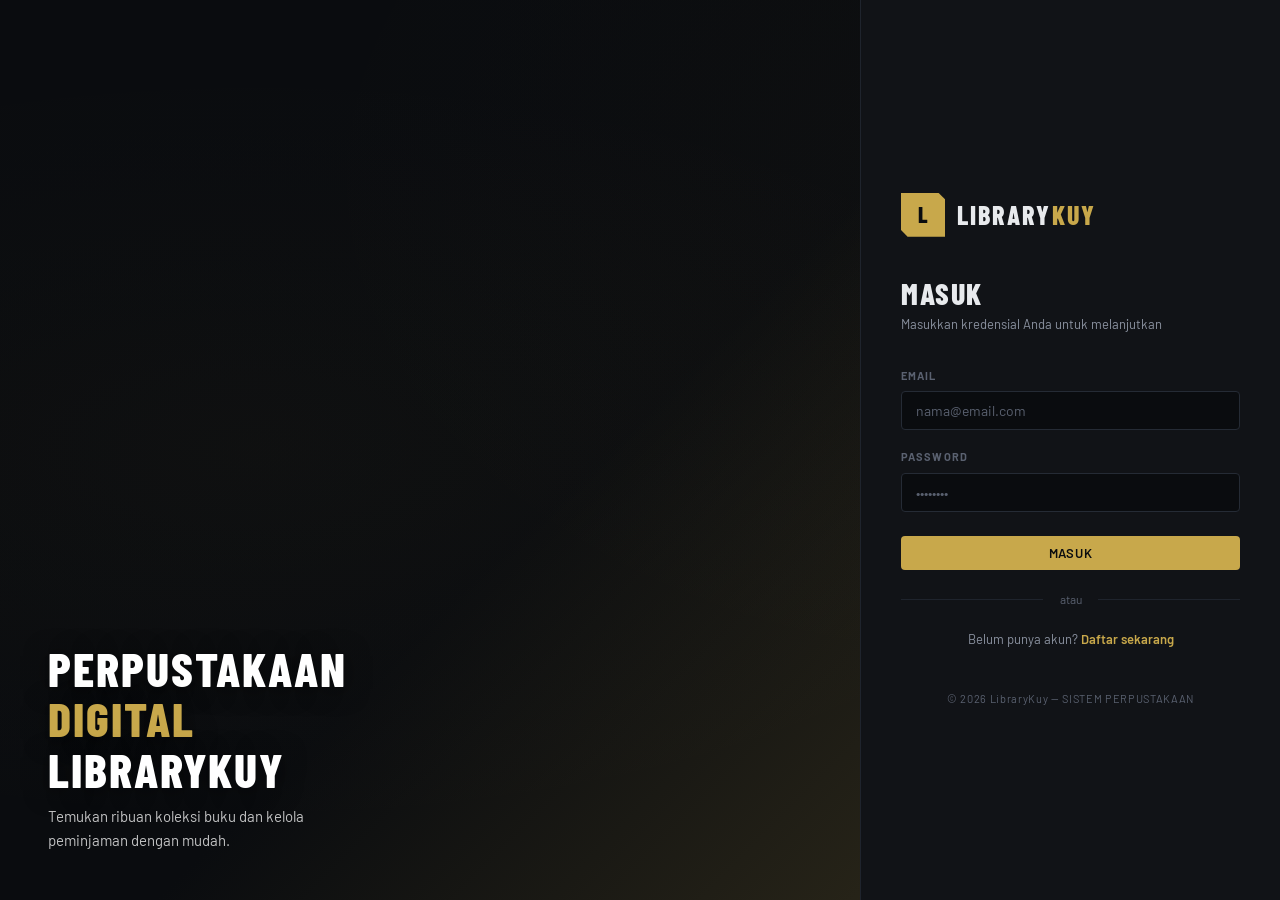
==== commit 1a470fb5: "Last-Last" ====
--- a/app/add.product.html
+++ b/app/add.product.html
@@ -126,9 +126,15 @@
         <input type="number" id="fPages" class="form-control" placeholder="Halaman" />
       </div>
     </div>
-    <div class="form-group">
-      <label class="form-label">Lokasi Rak</label>
-      <input type="text" id="fLocation" class="form-control" placeholder="Contoh: Rak A-01" />
+    <div class="form-row">
+      <div class="form-group">
+        <label class="form-label">Lokasi Rak</label>
+        <input type="text" id="fLocation" class="form-control" placeholder="Contoh: Rak A-01" />
+      </div>
+      <div class="form-group">
+        <label class="form-label">Rating (0–5) ⭐</label>
+        <input type="number" id="fRating" class="form-control" placeholder="Contoh: 4.5" min="0" max="5" step="0.1" />
+      </div>
     </div>
     <div class="form-group">
       <label class="form-label">Deskripsi</label>
@@ -152,7 +158,11 @@
       <span class="modal-title">Hapus Buku</span>
       <button class="modal-close" id="deleteClose">✕</button>
     </div>
-    <p>Yakin ingin menghapus buku <strong id="deleteBookName"></strong>?</p>
+    <div style="margin-bottom:8px;">
+      <div style="width:48px;height:48px;background:var(--danger-dim);border:1px solid rgba(200,75,75,0.25);border-radius:50%;display:flex;align-items:center;justify-content:center;font-size:22px;margin-bottom:14px;">🗑</div>
+      <p style="color:var(--text);font-size:15px;">Yakin ingin menghapus buku <strong id="deleteBookName"></strong>?</p>
+      <p style="color:var(--text3);font-size:13px;margin-top:6px;">Tindakan ini tidak bisa dibatalkan.</p>
+    </div>
     <div class="modal-footer">
       <button class="btn btn-outline" id="deleteCancelBtn">Batal</button>
       <button class="btn btn-danger" id="deleteConfirmBtn">Hapus</button>
@@ -193,12 +203,8 @@
 <script src="../services/productServices.js"></script>
 
 <script>
-// ==================== CEK LOGIN ====================
-if (!App.isLoggedIn()) {
-  App.redirect('login.html');
-}
-
-// ==================== DATA USER ====================
+if (!App.isLoggedIn()) App.redirect('login.html');
+
 const user = App.getUser();
 const isAdmin = App.isAdmin();
 
@@ -206,7 +212,6 @@
 document.getElementById('navRole').textContent = isAdmin ? 'Admin' : 'Member';
 document.getElementById('navAvatar').textContent = (user?.name || 'U')[0].toUpperCase();
 
-// ==================== NAVIGASI ====================
 const navLinks = document.getElementById('navLinks');
 const mobileNav = document.getElementById('mobileNav');
 const menuItems = [
@@ -214,25 +219,17 @@
   { href: 'add.product.html', label: 'Katalog', icon: '📚', active: true },
   { href: 'edit_product.html', label: 'Peminjaman', icon: '🔄' },
 ];
-
-navLinks.innerHTML = menuItems.map(m => 
+navLinks.innerHTML = menuItems.map(m =>
   `<a href="${m.href}" class="nav-link ${m.active ? 'active' : ''}">${m.label}</a>`
 ).join('');
-
-mobileNav.innerHTML = `<div class="mobile-nav-links">${menuItems.map(m => 
+mobileNav.innerHTML = `<div class="mobile-nav-links">${menuItems.map(m =>
   `<a href="${m.href}" class="mobile-nav-link ${m.active ? 'active' : ''}">${m.icon}<span>${m.label}</span></a>`
 ).join('')}</div>`;
 
-document.getElementById('btnLogout').onclick = () => {
-  App.clearAuth();
-  App.redirect('login.html');
-};
-
-if (isAdmin) {
-  document.getElementById('adminActions').style.display = 'flex';
-}
-
-// ==================== VARIABEL GLOBAL ====================
+document.getElementById('btnLogout').onclick = () => { App.clearAuth(); App.redirect('login.html'); };
+
+if (isAdmin) document.getElementById('adminActions').style.display = 'flex';
+
 let allBooks = [];
 let editingId = null;
 let deletingId = null;
@@ -241,9 +238,7 @@
 const bookIcons = ['📘', '📗', '📕', '📙', '📓', '📔'];
 const randomIcon = (idx) => bookIcons[idx % bookIcons.length];
 
-// Ambil stok yang tersedia dari field API
 function getAvailableCopies(book) {
-  // API fields: availableCopies, totalCopies
   return book.availableCopies ?? book.totalCopies ?? book.stock ?? 0;
 }
 
@@ -251,21 +246,14 @@
 async function loadBooks() {
   try {
     const result = await BookService.getAll();
-    
     let books = [];
-    if (Array.isArray(result)) {
-      books = result;
-    } else if (result?.books && Array.isArray(result.books)) {
-      books = result.books;
-    } else if (result?.data && Array.isArray(result.data)) {
-      books = result.data;
-    }
-    
+    if (Array.isArray(result)) books = result;
+    else if (result?.books && Array.isArray(result.books)) books = result.books;
+    else if (result?.data && Array.isArray(result.data)) books = result.data;
     allBooks = books;
     renderBooks(allBooks);
   } catch (err) {
-    console.error('❌ Load buku error:', err);
-    document.getElementById('booksContainer').innerHTML = 
+    document.getElementById('booksContainer').innerHTML =
       `<div class="alert alert-error">Gagal memuat buku: ${err.message}</div>`;
   }
 }
@@ -273,33 +261,24 @@
 // ==================== RENDER BUKU ====================
 function renderBooks(books) {
   const container = document.getElementById('booksContainer');
-  
   if (!books || books.length === 0) {
-    container.innerHTML = `
-      <div class="empty">
-        <div class="empty-icon">📚</div>
-        <div class="empty-title">Tidak ada buku</div>
-      </div>`;
+    container.innerHTML = `<div class="empty"><div class="empty-icon">📚</div><div class="empty-title">Tidak ada buku</div></div>`;
     return;
   }
-  
   container.innerHTML = `
     <div class="books-grid">
       ${books.map((book, idx) => {
         const bookId = book._id || book.id;
         const title = (book.title || 'Tanpa Judul').replace(/'/g, "\\'");
         const author = (book.author || '-').replace(/'/g, "\\'");
-        // API field: availableCopies (stok yang bisa dipinjam)
         const available = getAvailableCopies(book);
-        // API field: coverImage
         const cover = book.coverImage || book.cover || book.coverUrl;
         const category = book.category || '-';
-        const rating = book.rating ? `⭐ ${book.rating}` : '';
-        
+        const rating = book.rating ? `⭐ ${parseFloat(book.rating).toFixed(1)}` : '';
         return `
           <div class="book-card">
             <div class="book-cover">
-              ${cover ? 
+              ${cover ?
                 `<img src="${cover}" style="width:100%;height:100%;object-fit:cover;" onerror="this.style.display='none';this.parentElement.innerHTML='<span style=\\'font-size:52px;\\'>${randomIcon(idx)}</span>'">` :
                 `<span style="font-size:52px;">${randomIcon(idx)}</span>`
               }
@@ -319,7 +298,7 @@
                 <button class="btn btn-outline btn-sm" onclick='openEdit(${JSON.stringify(book)})'>Edit</button>
                 <button class="btn btn-danger btn-sm" onclick="openDelete('${bookId}', '${title}')">Hapus</button>
               ` : `
-                <button class="btn btn-primary btn-sm" ${available < 1 ? 'disabled' : ''} 
+                <button class="btn btn-primary btn-sm" ${available < 1 ? 'disabled' : ''}
                   onclick="openBorrow('${bookId}', '${title}', '${author}')">
                   ${available > 0 ? 'Pinjam' : 'Habis'}
                 </button>
@@ -336,19 +315,16 @@
 function filterBooks() {
   const search = document.getElementById('searchInput').value.toLowerCase();
   const category = document.getElementById('filterCategory').value;
-  
   const filtered = allBooks.filter(book => {
-    const matchSearch = !search || 
+    const matchSearch = !search ||
       (book.title || '').toLowerCase().includes(search) ||
       (book.author || '').toLowerCase().includes(search) ||
       (book.isbn || '').toLowerCase().includes(search);
     const matchCategory = !category || book.category === category;
     return matchSearch && matchCategory;
   });
-  
   renderBooks(filtered);
 }
-
 document.getElementById('searchInput').addEventListener('input', filterBooks);
 document.getElementById('filterCategory').addEventListener('change', filterBooks);
 
@@ -356,17 +332,12 @@
 function openAdd() {
   editingId = null;
   document.getElementById('modalTitle').textContent = 'Tambah Buku';
-  document.getElementById('fTitle').value = '';
-  document.getElementById('fAuthor').value = '';
+  ['fTitle','fAuthor','fIsbn','fPublisher','fLocation','fDesc','fCoverImage'].forEach(id => document.getElementById(id).value = '');
   document.getElementById('fCategory').value = 'lainnya';
   document.getElementById('fTotalCopies').value = '1';
-  document.getElementById('fIsbn').value = '';
   document.getElementById('fPublishYear').value = '';
-  document.getElementById('fPublisher').value = '';
   document.getElementById('fPages').value = '';
-  document.getElementById('fLocation').value = '';
-  document.getElementById('fDesc').value = '';
-  document.getElementById('fCoverImage').value = '';
+  document.getElementById('fRating').value = '';
   document.getElementById('bookModal').classList.add('open');
 }
 
@@ -376,24 +347,19 @@
   document.getElementById('fTitle').value = book.title || '';
   document.getElementById('fAuthor').value = book.author || '';
   document.getElementById('fCategory').value = book.category || 'lainnya';
-  // API field: totalCopies
   document.getElementById('fTotalCopies').value = book.totalCopies ?? book.stock ?? 1;
   document.getElementById('fIsbn').value = book.isbn || '';
-  // API field: publishYear
   document.getElementById('fPublishYear').value = book.publishYear || book.publishedYear || '';
   document.getElementById('fPublisher').value = book.publisher || '';
   document.getElementById('fPages').value = book.pages || '';
   document.getElementById('fLocation').value = book.location || '';
+  document.getElementById('fRating').value = book.rating || '';
   document.getElementById('fDesc').value = book.description || '';
-  // API field: coverImage
   document.getElementById('fCoverImage').value = book.coverImage || book.cover || '';
   document.getElementById('bookModal').classList.add('open');
 }
 
-function closeBookModal() {
-  document.getElementById('bookModal').classList.remove('open');
-}
-
+function closeBookModal() { document.getElementById('bookModal').classList.remove('open'); }
 document.getElementById('modalClose').onclick = closeBookModal;
 document.getElementById('modalCancel').onclick = closeBookModal;
 document.getElementById('btnAddBook').onclick = openAdd;
@@ -402,13 +368,9 @@
 document.getElementById('modalSave').onclick = async () => {
   const title = document.getElementById('fTitle').value.trim();
   const author = document.getElementById('fAuthor').value.trim();
-  
-  if (!title || !author) {
-    App.showToast('Judul dan penulis wajib diisi!', 'error');
-    return;
-  }
-  
-  // Kirim sesuai field API
+  if (!title || !author) { App.showToast('Judul dan penulis wajib diisi!', 'error'); return; }
+
+  const ratingVal = parseFloat(document.getElementById('fRating').value);
   const payload = {
     title,
     author,
@@ -422,11 +384,12 @@
     description: document.getElementById('fDesc').value.trim(),
     coverImage: document.getElementById('fCoverImage').value.trim()
   };
-  
+  if (!isNaN(ratingVal) && ratingVal >= 0 && ratingVal <= 5) {
+    payload.rating = ratingVal;
+  }
+
   const btn = document.getElementById('modalSave');
-  btn.disabled = true;
-  btn.textContent = 'Menyimpan...';
-  
+  btn.disabled = true; btn.textContent = 'Menyimpan...';
   try {
     if (editingId) {
       await BookService.update(editingId, payload);
@@ -440,8 +403,7 @@
   } catch (err) {
     App.showToast(err.message || 'Gagal menyimpan buku', 'error');
   } finally {
-    btn.disabled = false;
-    btn.textContent = 'Simpan';
+    btn.disabled = false; btn.textContent = 'Simpan';
   }
 };
 
@@ -451,19 +413,13 @@
   document.getElementById('deleteBookName').textContent = title;
   document.getElementById('deleteModal').classList.add('open');
 }
-
-function closeDeleteModal() {
-  document.getElementById('deleteModal').classList.remove('open');
-}
-
+function closeDeleteModal() { document.getElementById('deleteModal').classList.remove('open'); }
 document.getElementById('deleteClose').onclick = closeDeleteModal;
 document.getElementById('deleteCancelBtn').onclick = closeDeleteModal;
 
 document.getElementById('deleteConfirmBtn').onclick = async () => {
   const btn = document.getElementById('deleteConfirmBtn');
-  btn.disabled = true;
-  btn.textContent = 'Menghapus...';
-  
+  btn.disabled = true; btn.textContent = 'Menghapus...';
   try {
     await BookService.delete(deletingId);
     App.showToast('Buku berhasil dihapus!', 'success');
@@ -472,8 +428,7 @@
   } catch (err) {
     App.showToast(err.message || 'Gagal menghapus buku', 'error');
   } finally {
-    btn.disabled = false;
-    btn.textContent = 'Hapus';
+    btn.disabled = false; btn.textContent = 'Hapus';
   }
 };
 
@@ -485,22 +440,15 @@
   document.getElementById('borrowNotes').value = '';
   document.getElementById('borrowModal').classList.add('open');
 }
-
-function closeBorrowModal() {
-  document.getElementById('borrowModal').classList.remove('open');
-}
-
+function closeBorrowModal() { document.getElementById('borrowModal').classList.remove('open'); }
 document.getElementById('borrowClose').onclick = closeBorrowModal;
 document.getElementById('borrowCancelBtn').onclick = closeBorrowModal;
 
 document.getElementById('borrowConfirmBtn').onclick = async () => {
   const btn = document.getElementById('borrowConfirmBtn');
   const notes = document.getElementById('borrowNotes').value.trim();
-  btn.disabled = true;
-  btn.textContent = 'Memproses...';
-  
+  btn.disabled = true; btn.textContent = 'Memproses...';
   try {
-    // API: POST /api/loans/borrow { bookId, notes }
     await LoanService.borrow(borrowingId, null, notes);
     App.showToast('Buku berhasil dipinjam! Jatuh tempo 14 hari.', 'success');
     closeBorrowModal();
@@ -508,17 +456,14 @@
   } catch (err) {
     App.showToast(err.message || 'Gagal meminjam buku', 'error');
   } finally {
-    btn.disabled = false;
-    btn.textContent = 'Pinjam Sekarang';
+    btn.disabled = false; btn.textContent = 'Pinjam Sekarang';
   }
 };
 
-// ==================== EXPOSE GLOBAL ====================
 window.openEdit = openEdit;
 window.openDelete = openDelete;
 window.openBorrow = openBorrow;
 
-// ==================== START ====================
 loadBooks();
 </script>
 </body>
